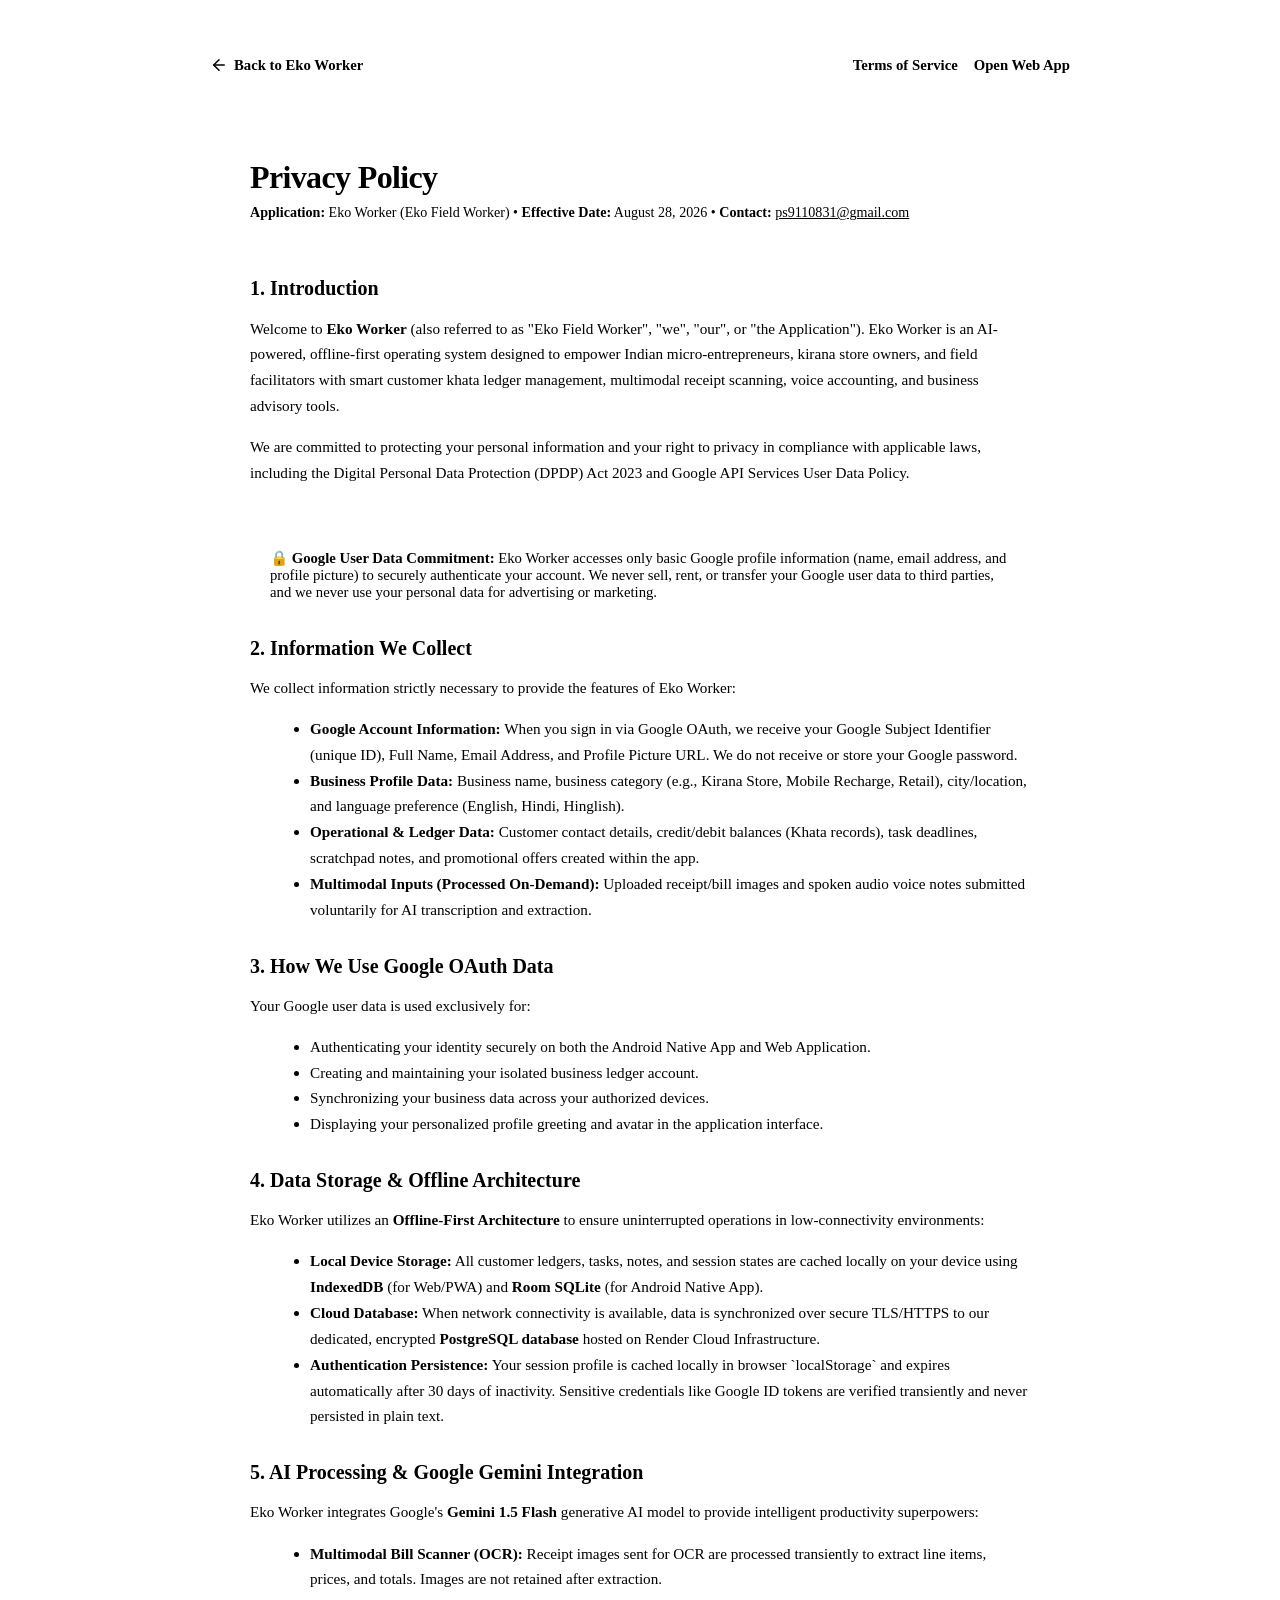
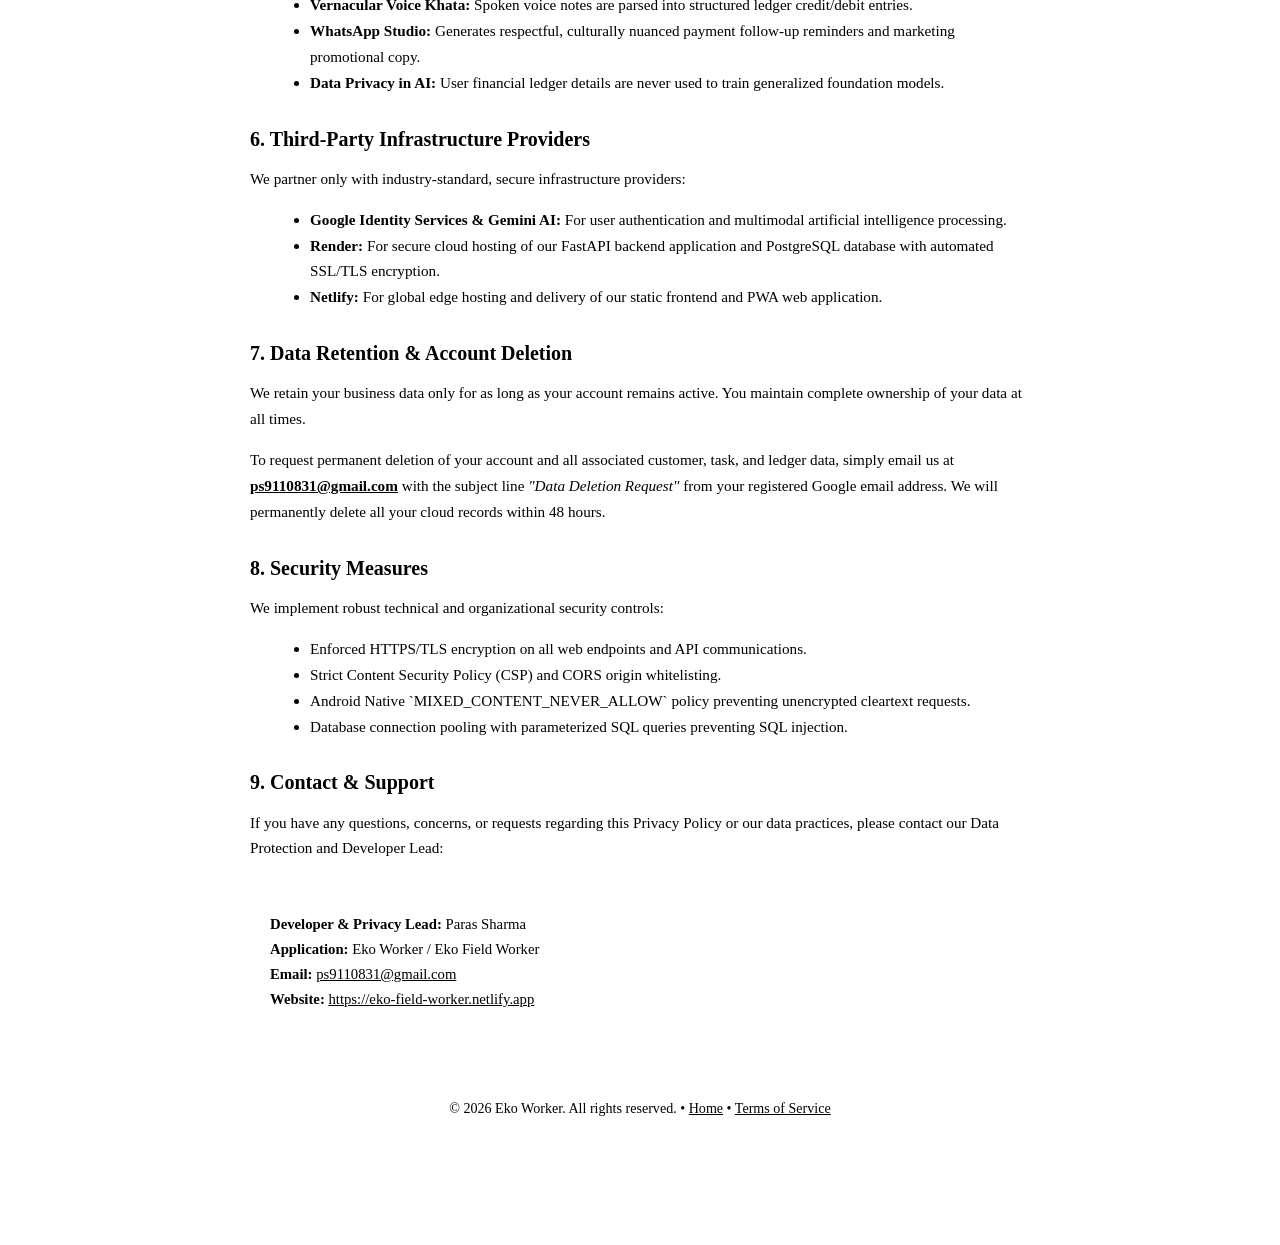
==== frontend/privacy/index.html @ 4adc758f "fix(branding): add public marketing landing page, responsive privacy policy, terms of service, and N" ====
<!DOCTYPE html>
<html lang="en">
<head>
    <meta charset="UTF-8">
    <meta name="viewport" content="width=device-width, initial-scale=1.0">
    <title>Privacy Policy — Eko Worker</title>
    <meta name="description" content="Privacy Policy for Eko Worker (Eko Field Worker). Learn how we handle Google user data, local device storage, AI processing, and security.">
    <link rel="stylesheet" href="/css/style.css">
    <link rel="preconnect" href="https://fonts.googleapis.com">
    <link href="https://fonts.googleapis.com/css2?family=Inter:wght@400;500;600;700;800&display=swap" rel="stylesheet">
    <style>
        .policy-container {
            max-width: 860px;
            margin: 0 auto;
            padding: 48px 24px 80px;
        }
        .policy-card {
            background: var(--surface);
            border-radius: var(--radius-lg);
            border: 1px solid var(--border);
            padding: 40px;
            box-shadow: var(--shadow-sm);
        }
        .policy-header {
            border-bottom: 1px solid var(--border);
            padding-bottom: 24px;
            margin-bottom: 32px;
        }
        .policy-title {
            font-size: 2rem;
            font-weight: 800;
            color: var(--text-main);
            margin-bottom: 8px;
            letter-spacing: -0.02em;
        }
        .policy-meta {
            font-size: 0.88rem;
            color: var(--text-muted);
        }
        .policy-section {
            margin-bottom: 32px;
        }
        .policy-section h2 {
            font-size: 1.25rem;
            font-weight: 700;
            color: var(--text-main);
            margin-bottom: 12px;
            display: flex;
            align-items: center;
            gap: 8px;
        }
        .policy-section p {
            font-size: 0.95rem;
            color: var(--text-muted);
            line-height: 1.7;
            margin-bottom: 12px;
        }
        .policy-section ul {
            margin-left: 20px;
            margin-bottom: 12px;
            color: var(--text-muted);
            line-height: 1.7;
            font-size: 0.95rem;
        }
        .policy-highlight-box {
            background: var(--primary-light);
            border-left: 4px solid var(--primary);
            padding: 16px 20px;
            border-radius: 0 var(--radius-md) var(--radius-md) 0;
            margin: 20px 0;
        }
        .policy-highlight-box p {
            color: var(--primary-dark);
            font-size: 0.92rem;
            margin-bottom: 0;
            font-weight: 500;
        }
        .policy-nav-bar {
            display: flex;
            align-items: center;
            justify-content: space-between;
            margin-bottom: 24px;
        }
        .back-link {
            display: inline-flex;
            align-items: center;
            gap: 6px;
            color: var(--primary);
            font-weight: 600;
            text-decoration: none;
            font-size: 0.92rem;
        }
        .back-link:hover {
            text-decoration: underline;
        }
        .policy-footer {
            margin-top: 48px;
            padding-top: 24px;
            border-top: 1px solid var(--border);
            text-align: center;
            font-size: 0.88rem;
            color: var(--text-light);
        }
    </style>
</head>
<body>
    <div class="policy-container">
        <div class="policy-nav-bar">
            <a href="/" class="back-link">
                <svg width="18" height="18" viewBox="0 0 24 24" fill="none" stroke="currentColor" stroke-width="2" stroke-linecap="round" stroke-linejoin="round"><line x1="19" y1="12" x2="5" y2="12"></line><polyline points="12 19 5 12 12 5"></polyline></svg>
                Back to Eko Worker
            </a>
            <div style="display:flex; gap:16px;">
                <a href="/terms" class="back-link" style="color:var(--text-muted)">Terms of Service</a>
                <a href="https://eko-field-worker.netlify.app" class="back-link">Open Web App</a>
            </div>
        </div>

        <div class="policy-card">
            <div class="policy-header">
                <h1 class="policy-title">Privacy Policy</h1>
                <div class="policy-meta">
                    <strong>Application:</strong> Eko Worker (Eko Field Worker) &bull; 
                    <strong>Effective Date:</strong> August 28, 2026 &bull; 
                    <strong>Contact:</strong> <a href="mailto:ps9110831@gmail.com" style="color:var(--primary)">ps9110831@gmail.com</a>
                </div>
            </div>

            <div class="policy-section">
                <h2>1. Introduction</h2>
                <p>Welcome to <strong>Eko Worker</strong> (also referred to as "Eko Field Worker", "we", "our", or "the Application"). Eko Worker is an AI-powered, offline-first operating system designed to empower Indian micro-entrepreneurs, kirana store owners, and field facilitators with smart customer khata ledger management, multimodal receipt scanning, voice accounting, and business advisory tools.</p>
                <p>We are committed to protecting your personal information and your right to privacy in compliance with applicable laws, including the Digital Personal Data Protection (DPDP) Act 2023 and Google API Services User Data Policy.</p>
            </div>

            <div class="policy-highlight-box">
                <p>🔒 <strong>Google User Data Commitment:</strong> Eko Worker accesses only basic Google profile information (name, email address, and profile picture) to securely authenticate your account. We never sell, rent, or transfer your Google user data to third parties, and we never use your personal data for advertising or marketing.</p>
            </div>

            <div class="policy-section">
                <h2>2. Information We Collect</h2>
                <p>We collect information strictly necessary to provide the features of Eko Worker:</p>
                <ul>
                    <li><strong>Google Account Information:</strong> When you sign in via Google OAuth, we receive your Google Subject Identifier (unique ID), Full Name, Email Address, and Profile Picture URL. We do not receive or store your Google password.</li>
                    <li><strong>Business Profile Data:</strong> Business name, business category (e.g., Kirana Store, Mobile Recharge, Retail), city/location, and language preference (English, Hindi, Hinglish).</li>
                    <li><strong>Operational & Ledger Data:</strong> Customer contact details, credit/debit balances (Khata records), task deadlines, scratchpad notes, and promotional offers created within the app.</li>
                    <li><strong>Multimodal Inputs (Processed On-Demand):</strong> Uploaded receipt/bill images and spoken audio voice notes submitted voluntarily for AI transcription and extraction.</li>
                </ul>
            </div>

            <div class="policy-section">
                <h2>3. How We Use Google OAuth Data</h2>
                <p>Your Google user data is used exclusively for:</p>
                <ul>
                    <li>Authenticating your identity securely on both the Android Native App and Web Application.</li>
                    <li>Creating and maintaining your isolated business ledger account.</li>
                    <li>Synchronizing your business data across your authorized devices.</li>
                    <li>Displaying your personalized profile greeting and avatar in the application interface.</li>
                </ul>
            </div>

            <div class="policy-section">
                <h2>4. Data Storage & Offline Architecture</h2>
                <p>Eko Worker utilizes an <strong>Offline-First Architecture</strong> to ensure uninterrupted operations in low-connectivity environments:</p>
                <ul>
                    <li><strong>Local Device Storage:</strong> All customer ledgers, tasks, notes, and session states are cached locally on your device using <strong>IndexedDB</strong> (for Web/PWA) and <strong>Room SQLite</strong> (for Android Native App).</li>
                    <li><strong>Cloud Database:</strong> When network connectivity is available, data is synchronized over secure TLS/HTTPS to our dedicated, encrypted <strong>PostgreSQL database</strong> hosted on Render Cloud Infrastructure.</li>
                    <li><strong>Authentication Persistence:</strong> Your session profile is cached locally in browser `localStorage` and expires automatically after 30 days of inactivity. Sensitive credentials like Google ID tokens are verified transiently and never persisted in plain text.</li>
                </ul>
            </div>

            <div class="policy-section">
                <h2>5. AI Processing & Google Gemini Integration</h2>
                <p>Eko Worker integrates Google's <strong>Gemini 1.5 Flash</strong> generative AI model to provide intelligent productivity superpowers:</p>
                <ul>
                    <li><strong>Multimodal Bill Scanner (OCR):</strong> Receipt images sent for OCR are processed transiently to extract line items, prices, and totals. Images are not retained after extraction.</li>
                    <li><strong>Vernacular Voice Khata:</strong> Spoken voice notes are parsed into structured ledger credit/debit entries.</li>
                    <li><strong>WhatsApp Studio:</strong> Generates respectful, culturally nuanced payment follow-up reminders and marketing promotional copy.</li>
                    <li><strong>Data Privacy in AI:</strong> User financial ledger details are never used to train generalized foundation models.</li>
                </ul>
            </div>

            <div class="policy-section">
                <h2>6. Third-Party Infrastructure Providers</h2>
                <p>We partner only with industry-standard, secure infrastructure providers:</p>
                <ul>
                    <li><strong>Google Identity Services & Gemini AI:</strong> For user authentication and multimodal artificial intelligence processing.</li>
                    <li><strong>Render:</strong> For secure cloud hosting of our FastAPI backend application and PostgreSQL database with automated SSL/TLS encryption.</li>
                    <li><strong>Netlify:</strong> For global edge hosting and delivery of our static frontend and PWA web application.</li>
                </ul>
            </div>

            <div class="policy-section">
                <h2>7. Data Retention & Account Deletion</h2>
                <p>We retain your business data only for as long as your account remains active. You maintain complete ownership of your data at all times.</p>
                <p>To request permanent deletion of your account and all associated customer, task, and ledger data, simply email us at <strong><a href="mailto:ps9110831@gmail.com" style="color:var(--primary)">ps9110831@gmail.com</a></strong> with the subject line <em>"Data Deletion Request"</em> from your registered Google email address. We will permanently delete all your cloud records within 48 hours.</p>
            </div>

            <div class="policy-section">
                <h2>8. Security Measures</h2>
                <p>We implement robust technical and organizational security controls:</p>
                <ul>
                    <li>Enforced HTTPS/TLS encryption on all web endpoints and API communications.</li>
                    <li>Strict Content Security Policy (CSP) and CORS origin whitelisting.</li>
                    <li>Android Native `MIXED_CONTENT_NEVER_ALLOW` policy preventing unencrypted cleartext requests.</li>
                    <li>Database connection pooling with parameterized SQL queries preventing SQL injection.</li>
                </ul>
            </div>

            <div class="policy-section">
                <h2>9. Contact & Support</h2>
                <p>If you have any questions, concerns, or requests regarding this Privacy Policy or our data practices, please contact our Data Protection and Developer Lead:</p>
                <div class="policy-highlight-box" style="background:var(--bg); border-left-color:var(--text-main);">
                    <p style="color:var(--text-main)">
                        <strong>Developer & Privacy Lead:</strong> Paras Sharma<br>
                        <strong>Application:</strong> Eko Worker / Eko Field Worker<br>
                        <strong>Email:</strong> <a href="mailto:ps9110831@gmail.com" style="color:var(--primary)">ps9110831@gmail.com</a><br>
                        <strong>Website:</strong> <a href="https://eko-field-worker.netlify.app" style="color:var(--primary)">https://eko-field-worker.netlify.app</a>
                    </p>
                </div>
            </div>

            <div class="policy-footer">
                &copy; 2026 Eko Worker. All rights reserved. &bull; <a href="/" style="color:var(--primary)">Home</a> &bull; <a href="/terms" style="color:var(--primary)">Terms of Service</a>
            </div>
        </div>
    </div>
</body>
</html>
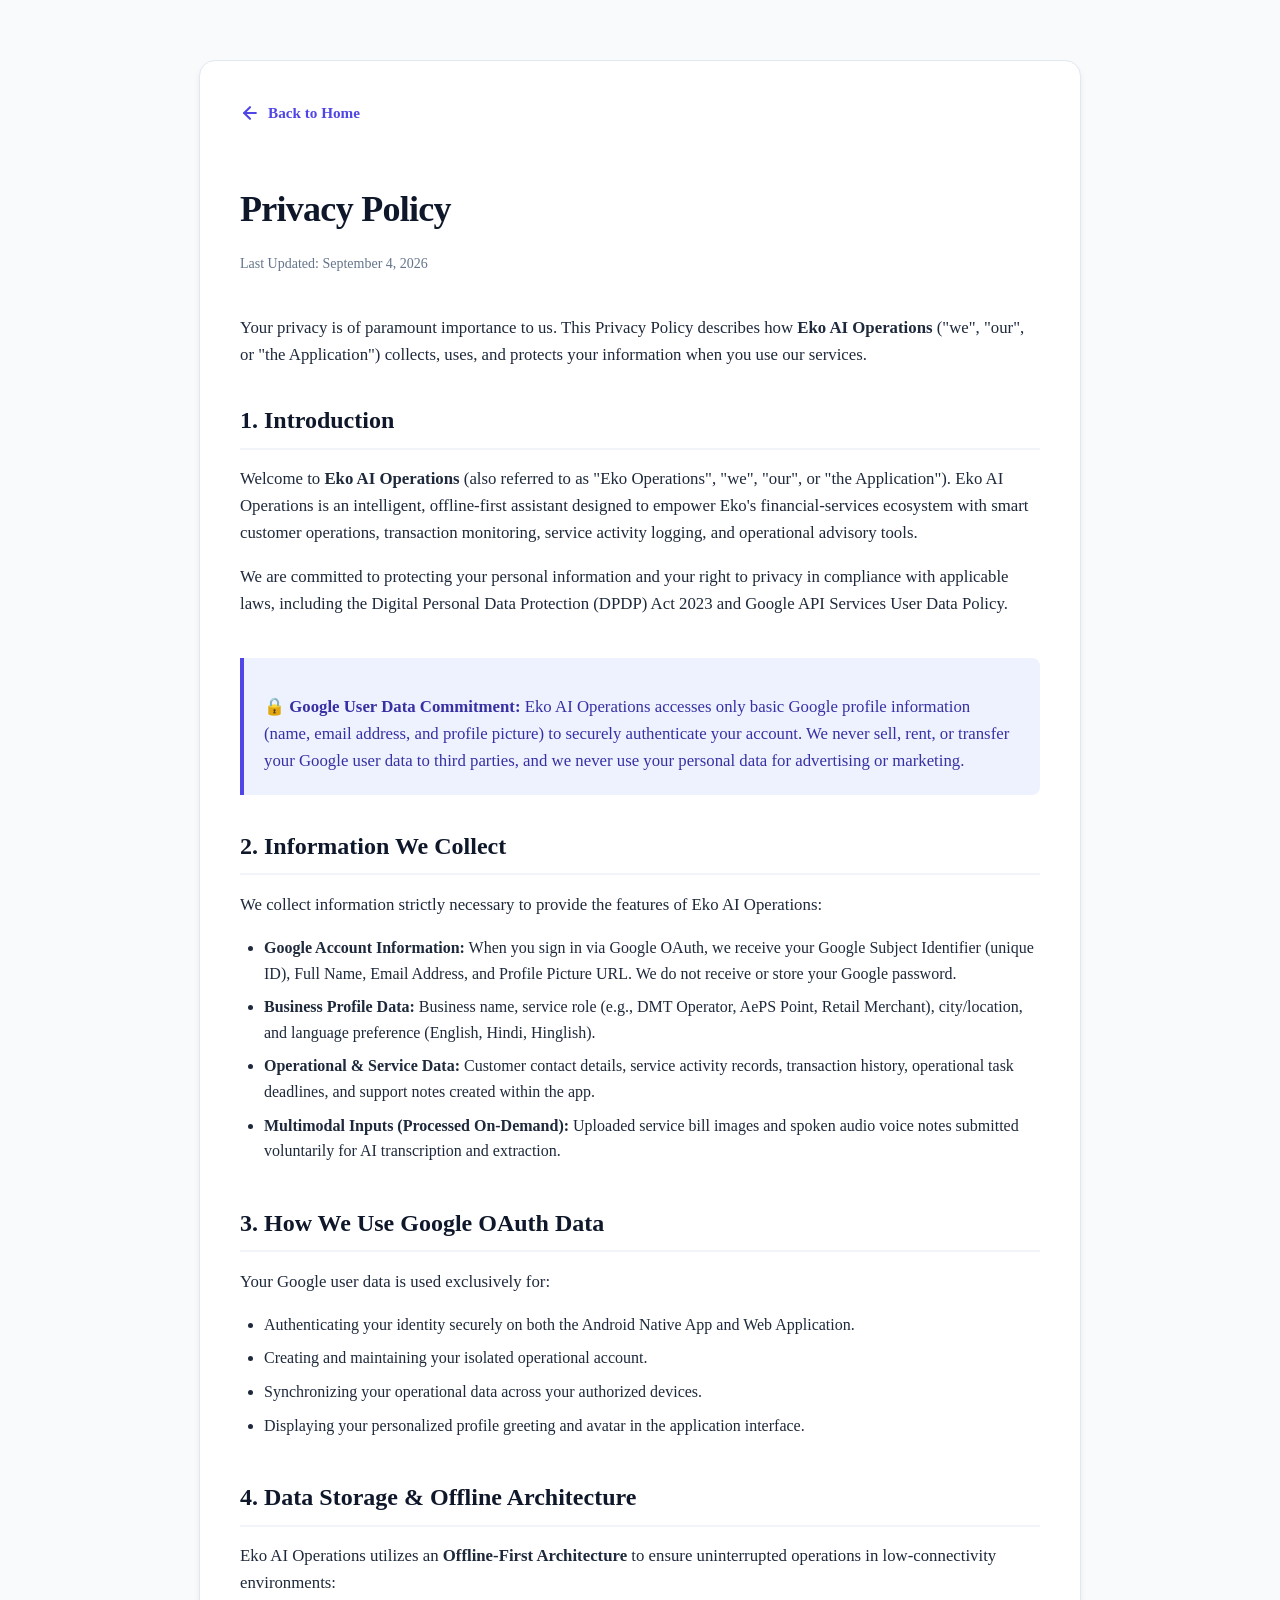
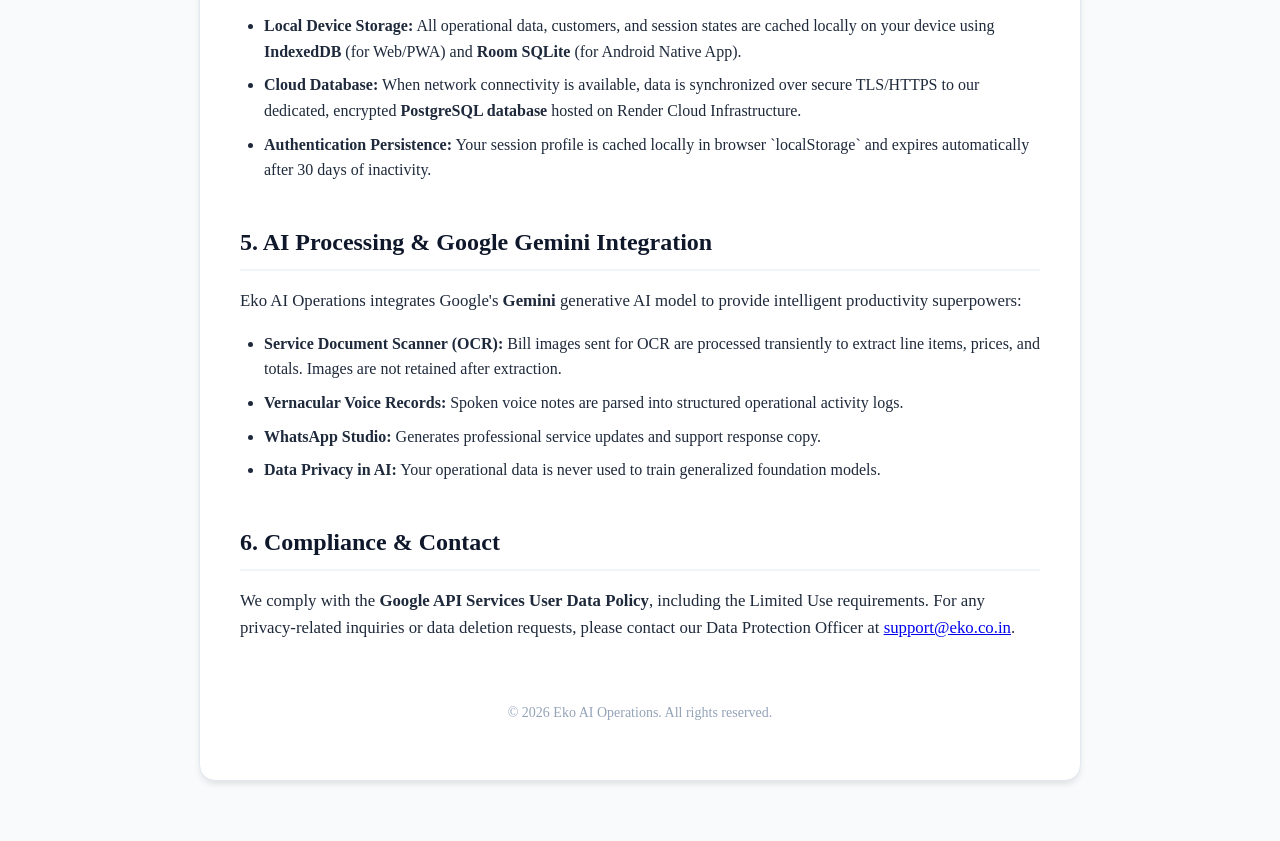
==== commit c04e150a: "feat(eko): complete Android API modernization, responsive CSS refactor, and full-stack feature sync " ====
--- a/frontend/privacy/index.html
+++ b/frontend/privacy/index.html
@@ -3,147 +3,59 @@
 <head>
     <meta charset="UTF-8">
     <meta name="viewport" content="width=device-width, initial-scale=1.0">
-    <title>Privacy Policy — Eko Worker</title>
-    <meta name="description" content="Privacy Policy for Eko Worker (Eko Field Worker). Learn how we handle Google user data, local device storage, AI processing, and security.">
+    <title>Privacy Policy — Eko AI Operations</title>
     <link rel="stylesheet" href="/css/style.css">
     <link rel="preconnect" href="https://fonts.googleapis.com">
     <link href="https://fonts.googleapis.com/css2?family=Inter:wght@400;500;600;700;800&display=swap" rel="stylesheet">
     <style>
-        .policy-container {
-            max-width: 860px;
-            margin: 0 auto;
-            padding: 48px 24px 80px;
-        }
-        .policy-card {
-            background: var(--surface);
-            border-radius: var(--radius-lg);
-            border: 1px solid var(--border);
-            padding: 40px;
-            box-shadow: var(--shadow-sm);
-        }
-        .policy-header {
-            border-bottom: 1px solid var(--border);
-            padding-bottom: 24px;
-            margin-bottom: 32px;
-        }
-        .policy-title {
-            font-size: 2rem;
-            font-weight: 800;
-            color: var(--text-main);
-            margin-bottom: 8px;
-            letter-spacing: -0.02em;
-        }
-        .policy-meta {
-            font-size: 0.88rem;
-            color: var(--text-muted);
-        }
-        .policy-section {
-            margin-bottom: 32px;
-        }
-        .policy-section h2 {
-            font-size: 1.25rem;
-            font-weight: 700;
-            color: var(--text-main);
-            margin-bottom: 12px;
-            display: flex;
-            align-items: center;
-            gap: 8px;
-        }
-        .policy-section p {
-            font-size: 0.95rem;
-            color: var(--text-muted);
-            line-height: 1.7;
-            margin-bottom: 12px;
-        }
-        .policy-section ul {
-            margin-left: 20px;
-            margin-bottom: 12px;
-            color: var(--text-muted);
-            line-height: 1.7;
-            font-size: 0.95rem;
-        }
-        .policy-highlight-box {
-            background: var(--primary-light);
-            border-left: 4px solid var(--primary);
-            padding: 16px 20px;
-            border-radius: 0 var(--radius-md) var(--radius-md) 0;
-            margin: 20px 0;
-        }
-        .policy-highlight-box p {
-            color: var(--primary-dark);
-            font-size: 0.92rem;
-            margin-bottom: 0;
-            font-weight: 500;
-        }
-        .policy-nav-bar {
-            display: flex;
-            align-items: center;
-            justify-content: space-between;
-            margin-bottom: 24px;
-        }
-        .back-link {
-            display: inline-flex;
-            align-items: center;
-            gap: 6px;
-            color: var(--primary);
-            font-weight: 600;
-            text-decoration: none;
-            font-size: 0.92rem;
-        }
-        .back-link:hover {
-            text-decoration: underline;
-        }
-        .policy-footer {
-            margin-top: 48px;
-            padding-top: 24px;
-            border-top: 1px solid var(--border);
-            text-align: center;
-            font-size: 0.88rem;
-            color: var(--text-light);
-        }
+        body { background: #F8FAFC; color: #1E293B; line-height: 1.6; }
+        .legal-container { max-width: 800px; margin: 60px auto; padding: 40px; background: #FFF; border-radius: 16px; border: 1px solid #E2E8F0; box-shadow: 0 4px 6px -1px rgba(0, 0, 0, 0.1); }
+        h1 { font-size: 2.25rem; font-weight: 800; color: #0F172A; margin-bottom: 8px; letter-spacing: -0.02em; }
+        h2 { font-size: 1.5rem; font-weight: 700; color: #0F172A; margin-top: 32px; margin-bottom: 16px; border-bottom: 2px solid #F1F5F9; padding-bottom: 8px; }
+        p { margin-bottom: 16px; font-size: 1.05rem; }
+        ul { margin-bottom: 16px; padding-left: 24px; }
+        li { margin-bottom: 8px; font-size: 1rem; }
+        .last-updated { font-size: 0.875rem; color: #64748B; margin-bottom: 40px; font-weight: 500; }
+        .back-link { display: inline-flex; align-items: center; gap: 8px; color: #4F46E5; text-decoration: none; font-weight: 600; margin-bottom: 32px; font-size: 0.95rem; }
+        .back-link:hover { text-decoration: underline; }
+        .policy-section { margin-bottom: 40px; }
+        .policy-highlight-box { background: #EEF2FF; border-left: 4px solid #4F46E5; padding: 20px; border-radius: 0 8px 8px 0; margin: 24px 0; }
+        .policy-highlight-box p { margin-bottom: 0; font-weight: 500; color: #3730A3; }
+        footer { text-align: center; padding: 40px 20px; color: #94A3B8; font-size: 0.875rem; }
     </style>
 </head>
 <body>
-    <div class="policy-container">
-        <div class="policy-nav-bar">
-            <a href="/" class="back-link">
-                <svg width="18" height="18" viewBox="0 0 24 24" fill="none" stroke="currentColor" stroke-width="2" stroke-linecap="round" stroke-linejoin="round"><line x1="19" y1="12" x2="5" y2="12"></line><polyline points="12 19 5 12 12 5"></polyline></svg>
-                Back to Eko Worker
-            </a>
-            <div style="display:flex; gap:16px;">
-                <a href="/terms" class="back-link" style="color:var(--text-muted)">Terms of Service</a>
-                <a href="https://eko-field-worker.netlify.app" class="back-link">Open Web App</a>
-            </div>
-        </div>
 
-        <div class="policy-card">
-            <div class="policy-header">
-                <h1 class="policy-title">Privacy Policy</h1>
-                <div class="policy-meta">
-                    <strong>Application:</strong> Eko Worker (Eko Field Worker) &bull; 
-                    <strong>Effective Date:</strong> August 28, 2026 &bull; 
-                    <strong>Contact:</strong> <a href="mailto:ps9110831@gmail.com" style="color:var(--primary)">ps9110831@gmail.com</a>
-                </div>
-            </div>
+    <div class="legal-container">
+        <a href="/" class="back-link">
+            <svg width="20" height="20" viewBox="0 0 24 24" fill="none" stroke="currentColor" stroke-width="2.5" stroke-linecap="round" stroke-linejoin="round"><line x1="19" y1="12" x2="5" y2="12"></line><polyline points="12 19 5 12 12 5"></polyline></svg>
+            Back to Home
+        </a>
+
+        <h1>Privacy Policy</h1>
+        <p class="last-updated">Last Updated: September 4, 2026</p>
+
+        <div class="policy-section">
+            <p>Your privacy is of paramount importance to us. This Privacy Policy describes how <strong>Eko AI Operations</strong> ("we", "our", or "the Application") collects, uses, and protects your information when you use our services.</p>
 
             <div class="policy-section">
                 <h2>1. Introduction</h2>
-                <p>Welcome to <strong>Eko Worker</strong> (also referred to as "Eko Field Worker", "we", "our", or "the Application"). Eko Worker is an AI-powered, offline-first operating system designed to empower Indian micro-entrepreneurs, kirana store owners, and field facilitators with smart customer khata ledger management, multimodal receipt scanning, voice accounting, and business advisory tools.</p>
+                <p>Welcome to <strong>Eko AI Operations</strong> (also referred to as "Eko Operations", "we", "our", or "the Application"). Eko AI Operations is an intelligent, offline-first assistant designed to empower Eko's financial-services ecosystem with smart customer operations, transaction monitoring, service activity logging, and operational advisory tools.</p>
                 <p>We are committed to protecting your personal information and your right to privacy in compliance with applicable laws, including the Digital Personal Data Protection (DPDP) Act 2023 and Google API Services User Data Policy.</p>
             </div>
 
             <div class="policy-highlight-box">
-                <p>🔒 <strong>Google User Data Commitment:</strong> Eko Worker accesses only basic Google profile information (name, email address, and profile picture) to securely authenticate your account. We never sell, rent, or transfer your Google user data to third parties, and we never use your personal data for advertising or marketing.</p>
+                <p>🔒 <strong>Google User Data Commitment:</strong> Eko AI Operations accesses only basic Google profile information (name, email address, and profile picture) to securely authenticate your account. We never sell, rent, or transfer your Google user data to third parties, and we never use your personal data for advertising or marketing.</p>
             </div>
 
             <div class="policy-section">
                 <h2>2. Information We Collect</h2>
-                <p>We collect information strictly necessary to provide the features of Eko Worker:</p>
+                <p>We collect information strictly necessary to provide the features of Eko AI Operations:</p>
                 <ul>
                     <li><strong>Google Account Information:</strong> When you sign in via Google OAuth, we receive your Google Subject Identifier (unique ID), Full Name, Email Address, and Profile Picture URL. We do not receive or store your Google password.</li>
-                    <li><strong>Business Profile Data:</strong> Business name, business category (e.g., Kirana Store, Mobile Recharge, Retail), city/location, and language preference (English, Hindi, Hinglish).</li>
-                    <li><strong>Operational & Ledger Data:</strong> Customer contact details, credit/debit balances (Khata records), task deadlines, scratchpad notes, and promotional offers created within the app.</li>
-                    <li><strong>Multimodal Inputs (Processed On-Demand):</strong> Uploaded receipt/bill images and spoken audio voice notes submitted voluntarily for AI transcription and extraction.</li>
+                    <li><strong>Business Profile Data:</strong> Business name, service role (e.g., DMT Operator, AePS Point, Retail Merchant), city/location, and language preference (English, Hindi, Hinglish).</li>
+                    <li><strong>Operational & Service Data:</strong> Customer contact details, service activity records, transaction history, operational task deadlines, and support notes created within the app.</li>
+                    <li><strong>Multimodal Inputs (Processed On-Demand):</strong> Uploaded service bill images and spoken audio voice notes submitted voluntarily for AI transcription and extraction.</li>
                 </ul>
             </div>
 
@@ -152,77 +64,41 @@
                 <p>Your Google user data is used exclusively for:</p>
                 <ul>
                     <li>Authenticating your identity securely on both the Android Native App and Web Application.</li>
-                    <li>Creating and maintaining your isolated business ledger account.</li>
-                    <li>Synchronizing your business data across your authorized devices.</li>
+                    <li>Creating and maintaining your isolated operational account.</li>
+                    <li>Synchronizing your operational data across your authorized devices.</li>
                     <li>Displaying your personalized profile greeting and avatar in the application interface.</li>
                 </ul>
             </div>
 
             <div class="policy-section">
                 <h2>4. Data Storage & Offline Architecture</h2>
-                <p>Eko Worker utilizes an <strong>Offline-First Architecture</strong> to ensure uninterrupted operations in low-connectivity environments:</p>
+                <p>Eko AI Operations utilizes an <strong>Offline-First Architecture</strong> to ensure uninterrupted operations in low-connectivity environments:</p>
                 <ul>
-                    <li><strong>Local Device Storage:</strong> All customer ledgers, tasks, notes, and session states are cached locally on your device using <strong>IndexedDB</strong> (for Web/PWA) and <strong>Room SQLite</strong> (for Android Native App).</li>
+                    <li><strong>Local Device Storage:</strong> All operational data, customers, and session states are cached locally on your device using <strong>IndexedDB</strong> (for Web/PWA) and <strong>Room SQLite</strong> (for Android Native App).</li>
                     <li><strong>Cloud Database:</strong> When network connectivity is available, data is synchronized over secure TLS/HTTPS to our dedicated, encrypted <strong>PostgreSQL database</strong> hosted on Render Cloud Infrastructure.</li>
-                    <li><strong>Authentication Persistence:</strong> Your session profile is cached locally in browser `localStorage` and expires automatically after 30 days of inactivity. Sensitive credentials like Google ID tokens are verified transiently and never persisted in plain text.</li>
+                    <li><strong>Authentication Persistence:</strong> Your session profile is cached locally in browser `localStorage` and expires automatically after 30 days of inactivity.</li>
                 </ul>
             </div>
 
             <div class="policy-section">
                 <h2>5. AI Processing & Google Gemini Integration</h2>
-                <p>Eko Worker integrates Google's <strong>Gemini 1.5 Flash</strong> generative AI model to provide intelligent productivity superpowers:</p>
+                <p>Eko AI Operations integrates Google's <strong>Gemini</strong> generative AI model to provide intelligent productivity superpowers:</p>
                 <ul>
-                    <li><strong>Multimodal Bill Scanner (OCR):</strong> Receipt images sent for OCR are processed transiently to extract line items, prices, and totals. Images are not retained after extraction.</li>
-                    <li><strong>Vernacular Voice Khata:</strong> Spoken voice notes are parsed into structured ledger credit/debit entries.</li>
-                    <li><strong>WhatsApp Studio:</strong> Generates respectful, culturally nuanced payment follow-up reminders and marketing promotional copy.</li>
-                    <li><strong>Data Privacy in AI:</strong> User financial ledger details are never used to train generalized foundation models.</li>
+                    <li><strong>Service Document Scanner (OCR):</strong> Bill images sent for OCR are processed transiently to extract line items, prices, and totals. Images are not retained after extraction.</li>
+                    <li><strong>Vernacular Voice Records:</strong> Spoken voice notes are parsed into structured operational activity logs.</li>
+                    <li><strong>WhatsApp Studio:</strong> Generates professional service updates and support response copy.</li>
+                    <li><strong>Data Privacy in AI:</strong> Your operational data is never used to train generalized foundation models.</li>
                 </ul>
             </div>
 
             <div class="policy-section">
-                <h2>6. Third-Party Infrastructure Providers</h2>
-                <p>We partner only with industry-standard, secure infrastructure providers:</p>
-                <ul>
-                    <li><strong>Google Identity Services & Gemini AI:</strong> For user authentication and multimodal artificial intelligence processing.</li>
-                    <li><strong>Render:</strong> For secure cloud hosting of our FastAPI backend application and PostgreSQL database with automated SSL/TLS encryption.</li>
-                    <li><strong>Netlify:</strong> For global edge hosting and delivery of our static frontend and PWA web application.</li>
-                </ul>
-            </div>
-
-            <div class="policy-section">
-                <h2>7. Data Retention & Account Deletion</h2>
-                <p>We retain your business data only for as long as your account remains active. You maintain complete ownership of your data at all times.</p>
-                <p>To request permanent deletion of your account and all associated customer, task, and ledger data, simply email us at <strong><a href="mailto:ps9110831@gmail.com" style="color:var(--primary)">ps9110831@gmail.com</a></strong> with the subject line <em>"Data Deletion Request"</em> from your registered Google email address. We will permanently delete all your cloud records within 48 hours.</p>
-            </div>
-
-            <div class="policy-section">
-                <h2>8. Security Measures</h2>
-                <p>We implement robust technical and organizational security controls:</p>
-                <ul>
-                    <li>Enforced HTTPS/TLS encryption on all web endpoints and API communications.</li>
-                    <li>Strict Content Security Policy (CSP) and CORS origin whitelisting.</li>
-                    <li>Android Native `MIXED_CONTENT_NEVER_ALLOW` policy preventing unencrypted cleartext requests.</li>
-                    <li>Database connection pooling with parameterized SQL queries preventing SQL injection.</li>
-                </ul>
-            </div>
-
-            <div class="policy-section">
-                <h2>9. Contact & Support</h2>
-                <p>If you have any questions, concerns, or requests regarding this Privacy Policy or our data practices, please contact our Data Protection and Developer Lead:</p>
-                <div class="policy-highlight-box" style="background:var(--bg); border-left-color:var(--text-main);">
-                    <p style="color:var(--text-main)">
-                        <strong>Developer & Privacy Lead:</strong> Paras Sharma<br>
-                        <strong>Application:</strong> Eko Worker / Eko Field Worker<br>
-                        <strong>Email:</strong> <a href="mailto:ps9110831@gmail.com" style="color:var(--primary)">ps9110831@gmail.com</a><br>
-                        <strong>Website:</strong> <a href="https://eko-field-worker.netlify.app" style="color:var(--primary)">https://eko-field-worker.netlify.app</a>
-                    </p>
-                </div>
-            </div>
-
-            <div class="policy-footer">
-                &copy; 2026 Eko Worker. All rights reserved. &bull; <a href="/" style="color:var(--primary)">Home</a> &bull; <a href="/terms" style="color:var(--primary)">Terms of Service</a>
+                <h2>6. Compliance & Contact</h2>
+                <p>We comply with the <strong>Google API Services User Data Policy</strong>, including the Limited Use requirements. For any privacy-related inquiries or data deletion requests, please contact our Data Protection Officer at <a href="mailto:support@eko.co.in">support@eko.co.in</a>.</p>
             </div>
         </div>
+
+        <p style="text-align: center; color: #94A3B8; font-size: 0.875rem; margin-top: 60px;">&copy; 2026 Eko AI Operations. All rights reserved.</p>
     </div>
+
 </body>
 </html>
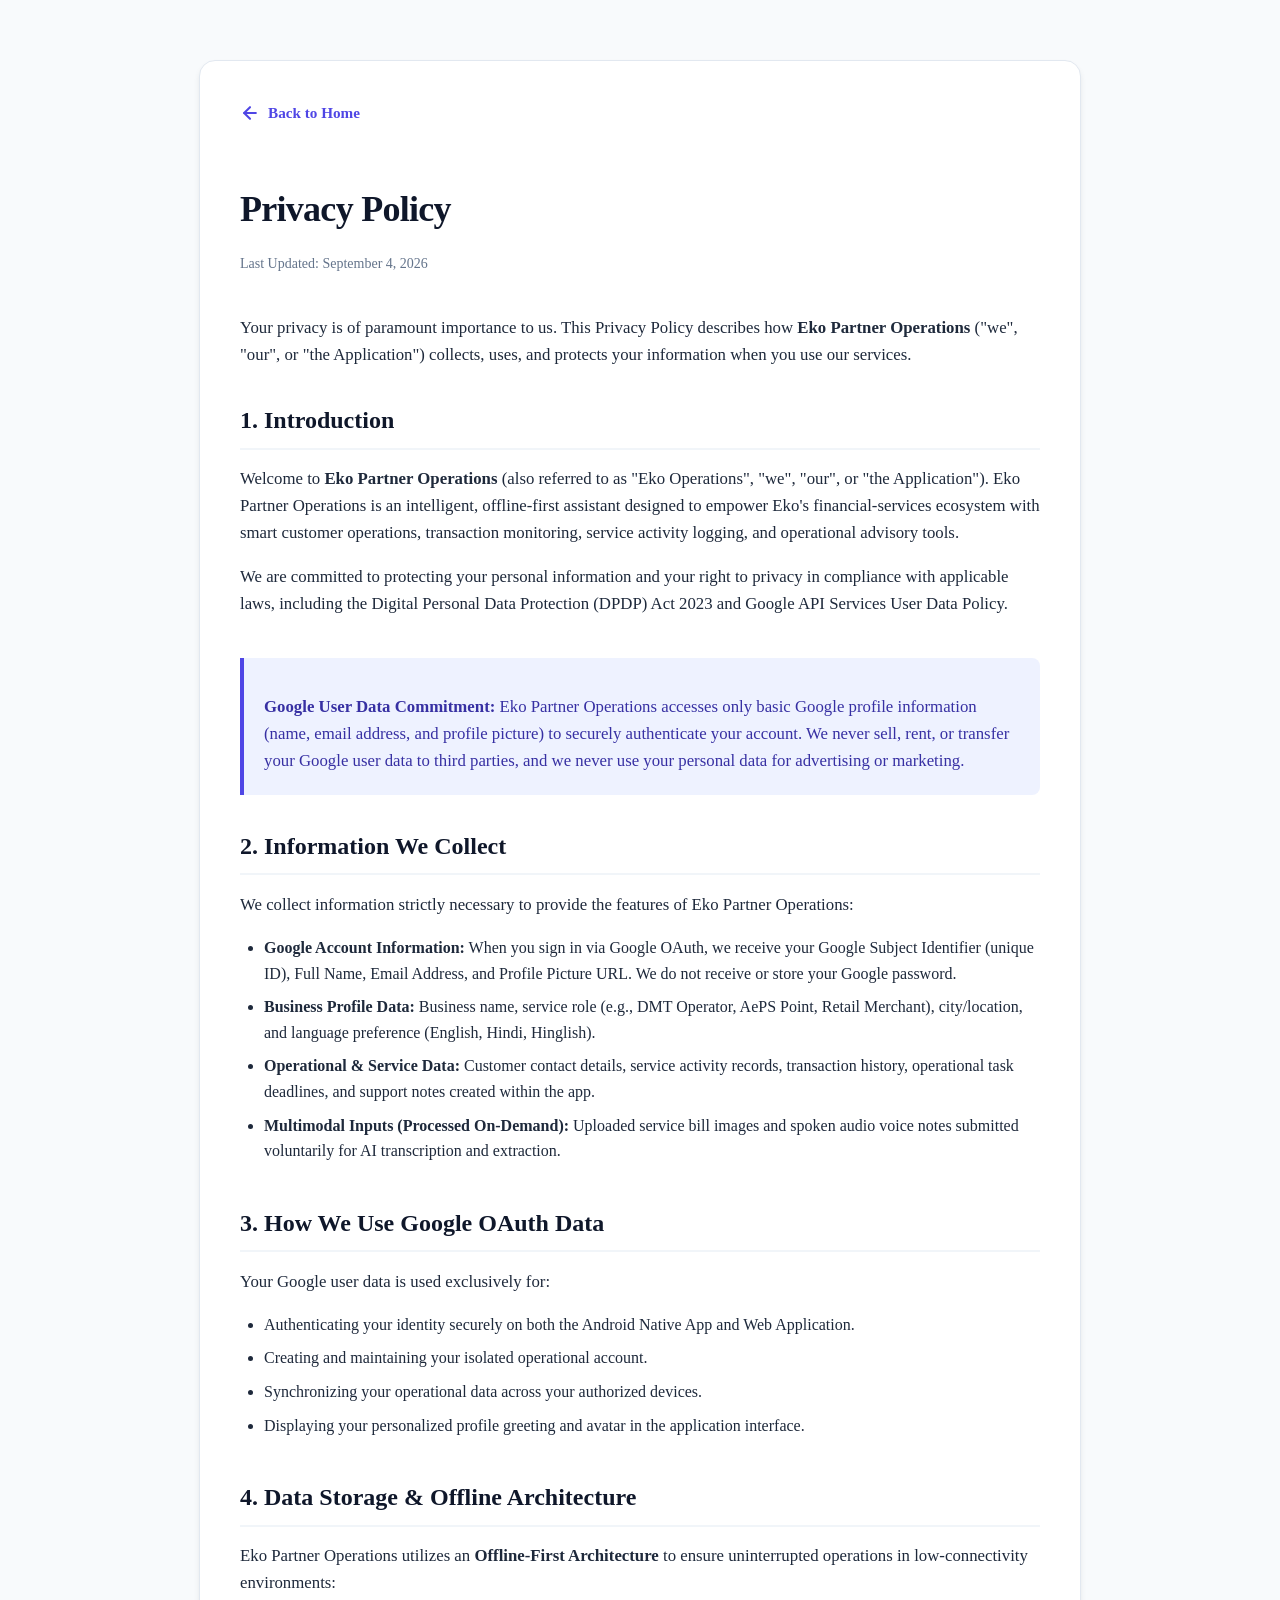
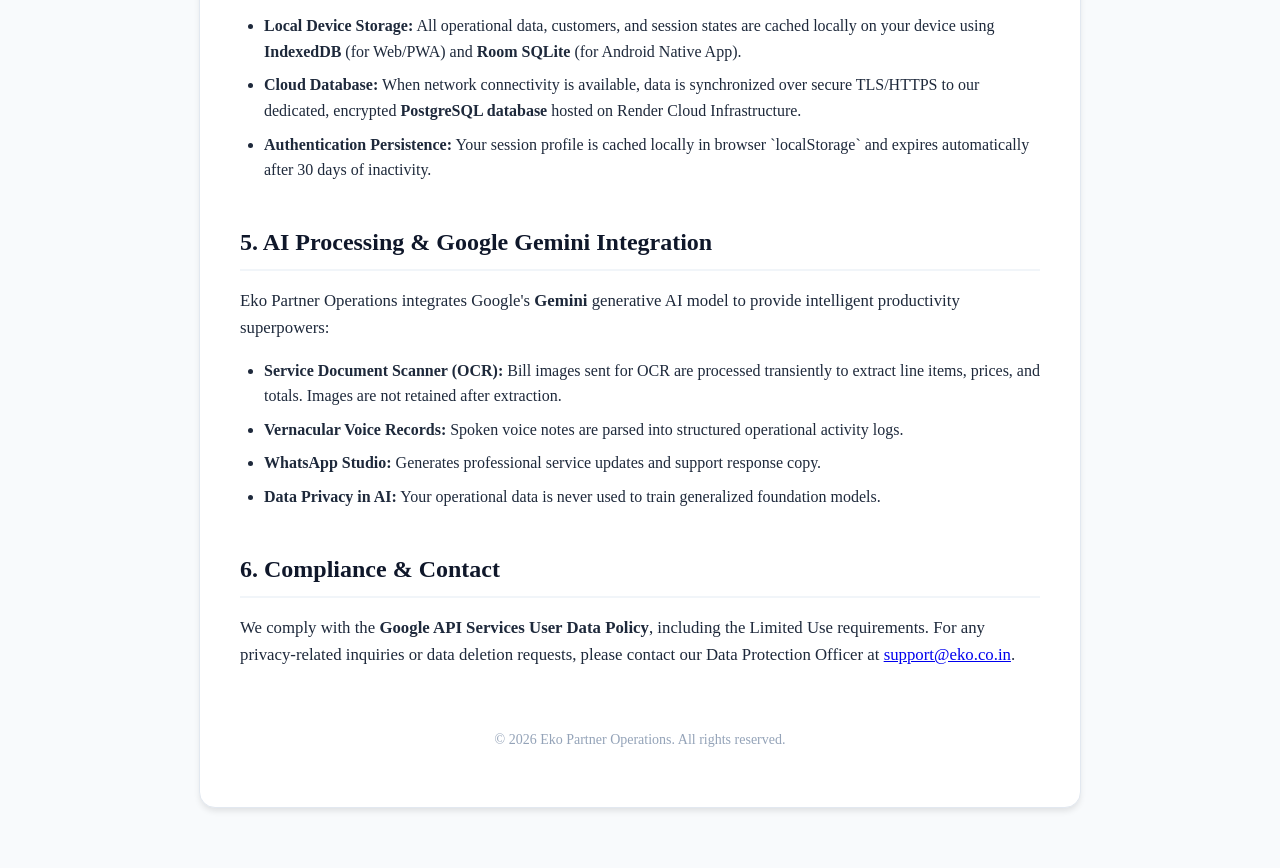
==== commit 3edd14a8: "feat(ui): replace emojis with Lucide icons, add Ask Eko chat layout, fix search bar alignment - Repl" ====
--- a/frontend/privacy/index.html
+++ b/frontend/privacy/index.html
@@ -3,7 +3,7 @@
 <head>
     <meta charset="UTF-8">
     <meta name="viewport" content="width=device-width, initial-scale=1.0">
-    <title>Privacy Policy — Eko AI Operations</title>
+    <title>Privacy Policy — Eko Partner Operations</title>
     <link rel="stylesheet" href="/css/style.css">
     <link rel="preconnect" href="https://fonts.googleapis.com">
     <link href="https://fonts.googleapis.com/css2?family=Inter:wght@400;500;600;700;800&display=swap" rel="stylesheet">
@@ -36,21 +36,21 @@
         <p class="last-updated">Last Updated: September 4, 2026</p>
 
         <div class="policy-section">
-            <p>Your privacy is of paramount importance to us. This Privacy Policy describes how <strong>Eko AI Operations</strong> ("we", "our", or "the Application") collects, uses, and protects your information when you use our services.</p>
+            <p>Your privacy is of paramount importance to us. This Privacy Policy describes how <strong>Eko Partner Operations</strong> ("we", "our", or "the Application") collects, uses, and protects your information when you use our services.</p>
 
             <div class="policy-section">
                 <h2>1. Introduction</h2>
-                <p>Welcome to <strong>Eko AI Operations</strong> (also referred to as "Eko Operations", "we", "our", or "the Application"). Eko AI Operations is an intelligent, offline-first assistant designed to empower Eko's financial-services ecosystem with smart customer operations, transaction monitoring, service activity logging, and operational advisory tools.</p>
+                <p>Welcome to <strong>Eko Partner Operations</strong> (also referred to as "Eko Operations", "we", "our", or "the Application"). Eko Partner Operations is an intelligent, offline-first assistant designed to empower Eko's financial-services ecosystem with smart customer operations, transaction monitoring, service activity logging, and operational advisory tools.</p>
                 <p>We are committed to protecting your personal information and your right to privacy in compliance with applicable laws, including the Digital Personal Data Protection (DPDP) Act 2023 and Google API Services User Data Policy.</p>
             </div>
 
             <div class="policy-highlight-box">
-                <p>🔒 <strong>Google User Data Commitment:</strong> Eko AI Operations accesses only basic Google profile information (name, email address, and profile picture) to securely authenticate your account. We never sell, rent, or transfer your Google user data to third parties, and we never use your personal data for advertising or marketing.</p>
+                <p><strong>Google User Data Commitment:</strong> Eko Partner Operations accesses only basic Google profile information (name, email address, and profile picture) to securely authenticate your account. We never sell, rent, or transfer your Google user data to third parties, and we never use your personal data for advertising or marketing.</p>
             </div>
 
             <div class="policy-section">
                 <h2>2. Information We Collect</h2>
-                <p>We collect information strictly necessary to provide the features of Eko AI Operations:</p>
+                <p>We collect information strictly necessary to provide the features of Eko Partner Operations:</p>
                 <ul>
                     <li><strong>Google Account Information:</strong> When you sign in via Google OAuth, we receive your Google Subject Identifier (unique ID), Full Name, Email Address, and Profile Picture URL. We do not receive or store your Google password.</li>
                     <li><strong>Business Profile Data:</strong> Business name, service role (e.g., DMT Operator, AePS Point, Retail Merchant), city/location, and language preference (English, Hindi, Hinglish).</li>
@@ -72,7 +72,7 @@
 
             <div class="policy-section">
                 <h2>4. Data Storage & Offline Architecture</h2>
-                <p>Eko AI Operations utilizes an <strong>Offline-First Architecture</strong> to ensure uninterrupted operations in low-connectivity environments:</p>
+                <p>Eko Partner Operations utilizes an <strong>Offline-First Architecture</strong> to ensure uninterrupted operations in low-connectivity environments:</p>
                 <ul>
                     <li><strong>Local Device Storage:</strong> All operational data, customers, and session states are cached locally on your device using <strong>IndexedDB</strong> (for Web/PWA) and <strong>Room SQLite</strong> (for Android Native App).</li>
                     <li><strong>Cloud Database:</strong> When network connectivity is available, data is synchronized over secure TLS/HTTPS to our dedicated, encrypted <strong>PostgreSQL database</strong> hosted on Render Cloud Infrastructure.</li>
@@ -82,7 +82,7 @@
 
             <div class="policy-section">
                 <h2>5. AI Processing & Google Gemini Integration</h2>
-                <p>Eko AI Operations integrates Google's <strong>Gemini</strong> generative AI model to provide intelligent productivity superpowers:</p>
+                <p>Eko Partner Operations integrates Google's <strong>Gemini</strong> generative AI model to provide intelligent productivity superpowers:</p>
                 <ul>
                     <li><strong>Service Document Scanner (OCR):</strong> Bill images sent for OCR are processed transiently to extract line items, prices, and totals. Images are not retained after extraction.</li>
                     <li><strong>Vernacular Voice Records:</strong> Spoken voice notes are parsed into structured operational activity logs.</li>
@@ -97,7 +97,7 @@
             </div>
         </div>
 
-        <p style="text-align: center; color: #94A3B8; font-size: 0.875rem; margin-top: 60px;">&copy; 2026 Eko AI Operations. All rights reserved.</p>
+        <p style="text-align: center; color: #94A3B8; font-size: 0.875rem; margin-top: 60px;">&copy; 2026 Eko Partner Operations. All rights reserved.</p>
     </div>
 
 </body>
